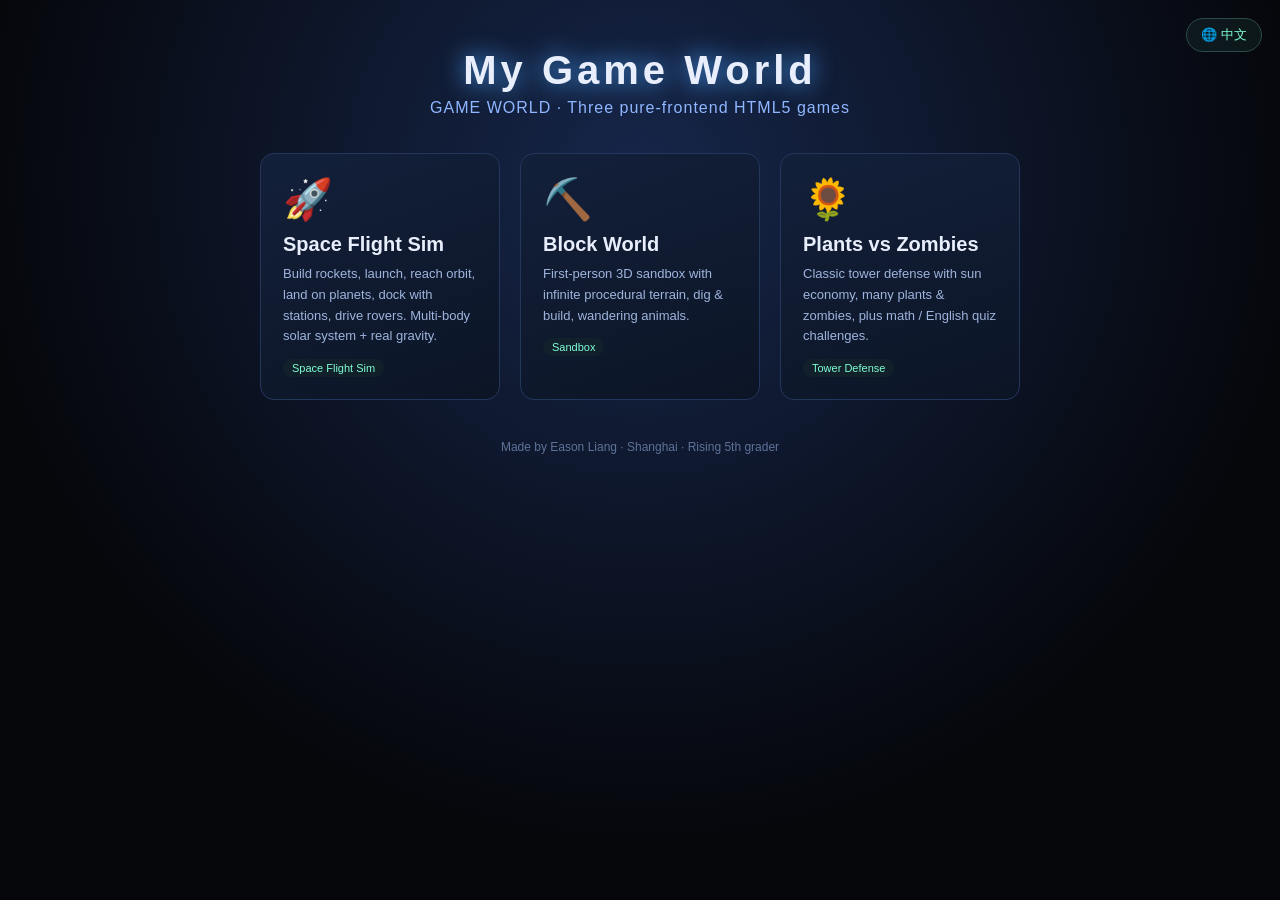
==== index.html @ 8d60c2e8 "refactor: organize games into games/ folder + bilingual data-driven landing page" ====
<!DOCTYPE html>
<html lang="zh-CN">
<head>
<meta charset="UTF-8">
<meta name="viewport" content="width=device-width, initial-scale=1.0">
<title>我的游戏世界 · Game World</title>
<style>
  * { margin:0; padding:0; box-sizing:border-box; }
  body { min-height:100vh; background:radial-gradient(circle at 50% 20%, #16264a 0%, #05060a 70%);
    font-family:'Microsoft YaHei','PingFang SC',sans-serif; color:#e8eefc;
    display:flex; flex-direction:column; align-items:center; padding:48px 16px; position:relative; }
  .lang-switch { position:absolute; top:18px; right:18px; cursor:pointer;
    background:rgba(20,40,40,.5); color:#7fffd4; border:1px solid #2c4a4a;
    padding:7px 14px; border-radius:20px; font-size:13px; user-select:none; transition:.15s; }
  .lang-switch:hover { border-color:#7fffd4; transform:translateY(-1px); }
  h1 { font-size:40px; letter-spacing:4px; text-shadow:0 0 24px #4aa3ff; margin-bottom:6px; }
  .sub { color:#8fb6ff; margin-bottom:36px; letter-spacing:1px; }
  .grid { display:flex; gap:20px; flex-wrap:wrap; justify-content:center; max-width:880px; }
  .card { width:240px; background:linear-gradient(160deg,#13203a,#0c1526);
    border:1px solid #25365c; border-radius:14px; padding:22px; text-decoration:none;
    color:#e8eefc; transition:transform .1s, border-color .1s; }
  .card:hover { transform:translateY(-4px); border-color:#5b8dff; }
  .card .ico { font-size:40px; margin-bottom:10px; }
  .card h2 { font-size:20px; margin-bottom:8px; }
  .card p { font-size:13px; color:#9fb4dd; line-height:1.6; }
  .tag { display:inline-block; margin-top:12px; font-size:11px; color:#7fffd4;
    background:rgba(20,40,40,.5); padding:3px 9px; border-radius:20px; }
  footer { margin-top:40px; font-size:12px; color:#5f7299; }
</style>
</head>
<body>
  <div class="lang-switch" id="langSwitch">🌐 EN</div>
  <h1 id="siteTitle">我的游戏世界</h1>
  <div class="sub" id="siteSub">GAME WORLD · 三个纯前端 HTML5 小游戏</div>
  <div class="grid" id="grid"></div>
  <footer id="siteFooter">Made by Eason Liang · 上海市 · 即将小学五年级</footer>

<script>
  // ===== 站点文案（中/英） =====
  const I18N = {
    zh: {
      title: '我的游戏世界',
      sub: 'GAME WORLD · 三个纯前端 HTML5 小游戏',
      footer: 'Made by Eason Liang · 上海市 · 即将小学五年级',
      switchTo: 'EN'
    },
    en: {
      title: 'My Game World',
      sub: 'GAME WORLD · Three pure-frontend HTML5 games',
      footer: 'Made by Eason Liang · Shanghai · Rising 5th grader',
      switchTo: '中文'
    }
  };

  // ===== 游戏列表（加新游戏只需在此加一条） =====
  const GAMES = [
    {
      folder: 'sfs', file: 'sfs.html', icon: '🚀',
      title: { zh: '航天模拟器', en: 'Space Flight Sim' },
      desc: {
        zh: '建造火箭、发射、入轨、登陆星球、对接空间站、驾驶漫游车。多体太阳系 + 真实引力。',
        en: 'Build rockets, launch, reach orbit, land on planets, dock with stations, drive rovers. Multi-body solar system + real gravity.'
      },
      tag: { zh: 'Space Flight Sim', en: 'Space Flight Sim' }
    },
    {
      folder: 'minecraft', file: 'minecraft.html', icon: '⛏️',
      title: { zh: '方块世界', en: 'Block World' },
      desc: {
        zh: '第一人称 3D 沙盒，无限程序化地形、挖掘建造、牛羊漫游。',
        en: 'First-person 3D sandbox with infinite procedural terrain, dig & build, wandering animals.'
      },
      tag: { zh: 'Sandbox', en: 'Sandbox' }
    },
    {
      folder: 'pvz', file: 'pvz.html', icon: '🌻',
      title: { zh: '植物大战僵尸', en: 'Plants vs Zombies' },
      desc: {
        zh: '经典塔防，阳光经济、多种植物与僵尸，还带数学 / 英语答题挑战。',
        en: 'Classic tower defense with sun economy, many plants & zombies, plus math / English quiz challenges.'
      },
      tag: { zh: 'Tower Defense', en: 'Tower Defense' }
    }
  ];

  // ===== 语言检测 + 切换 =====
  function detectLang() {
    const saved = localStorage.getItem('gw-lang');
    if (saved === 'zh' || saved === 'en') return saved;
    const nav = (navigator.language || 'zh').toLowerCase();
    return nav.startsWith('zh') ? 'zh' : 'en';
  }
  let lang = detectLang();

  function render() {
    const t = I18N[lang];
    document.documentElement.lang = lang === 'zh' ? 'zh-CN' : 'en';
    document.getElementById('siteTitle').textContent = t.title;
    document.getElementById('siteSub').textContent = t.sub;
    document.getElementById('siteFooter').textContent = t.footer;
    document.getElementById('langSwitch').textContent = '🌐 ' + t.switchTo;

    const grid = document.getElementById('grid');
    grid.innerHTML = '';
    GAMES.forEach(g => {
      const a = document.createElement('a');
      a.className = 'card';
      a.href = 'games/' + g.folder + '/' + g.file;
      a.innerHTML =
        '<div class="ico">' + g.icon + '</div>' +
        '<h2>' + g.title[lang] + '</h2>' +
        '<p>' + g.desc[lang] + '</p>' +
        '<span class="tag">' + g.tag[lang] + '</span>';
      grid.appendChild(a);
    });
  }

  document.getElementById('langSwitch').addEventListener('click', () => {
    lang = (lang === 'zh') ? 'en' : 'zh';
    localStorage.setItem('gw-lang', lang);
    render();
  });

  render();
</script>
</body>
</html>
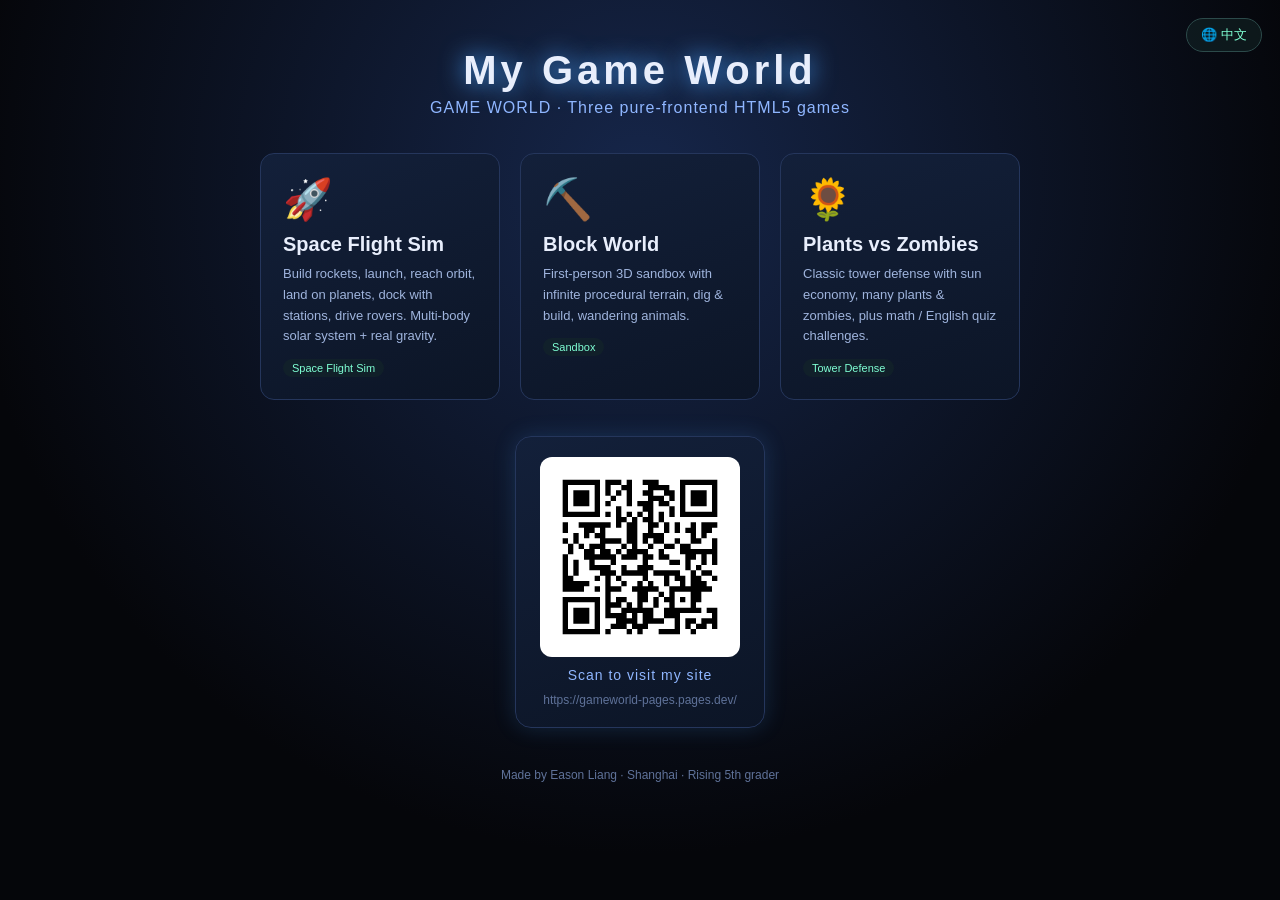
==== commit 5a15de10: "主页新增二维码卡片，扫码打开网站(gameworld-pages.pages.dev)" ====
--- a/index.html
+++ b/index.html
@@ -25,14 +25,27 @@
   .card p { font-size:13px; color:#9fb4dd; line-height:1.6; }
   .tag { display:inline-block; margin-top:12px; font-size:11px; color:#7fffd4;
     background:rgba(20,40,40,.5); padding:3px 9px; border-radius:20px; }
+  .qr-box { margin-top:36px; display:flex; flex-direction:column; align-items:center; gap:10px;
+    background:linear-gradient(160deg,#13203a,#0c1526); border:1px solid #25365c;
+    border-radius:16px; padding:20px 24px; box-shadow:0 0 22px rgba(74,163,255,.18); }
+  .qr-code { background:#fff; padding:12px; border-radius:12px; line-height:0; }
+  .qr-code svg { display:block; width:176px; height:176px; }
+  .qr-tip { font-size:14px; color:#8fb6ff; letter-spacing:1px; }
+  .qr-url { font-size:12px; color:#5f7299; word-break:break-all; max-width:240px; text-align:center; }
   footer { margin-top:40px; font-size:12px; color:#5f7299; }
-</style>
+  </style>
+  <script src="assets/qrcode.min.js"></script>
 </head>
 <body>
   <div class="lang-switch" id="langSwitch">🌐 EN</div>
   <h1 id="siteTitle">我的游戏世界</h1>
   <div class="sub" id="siteSub">GAME WORLD · 三个纯前端 HTML5 小游戏</div>
   <div class="grid" id="grid"></div>
+  <div class="qr-box">
+    <div class="qr-code" id="qrCode"></div>
+    <div class="qr-tip" id="qrTip">扫码访问我的网站</div>
+    <div class="qr-url" id="qrUrl"></div>
+  </div>
   <footer id="siteFooter">Made by Eason Liang · 上海市 · 即将小学五年级</footer>
 
 <script>
@@ -42,15 +55,33 @@
       title: '我的游戏世界',
       sub: 'GAME WORLD · 三个纯前端 HTML5 小游戏',
       footer: 'Made by Eason Liang · 上海市 · 即将小学五年级',
-      switchTo: 'EN'
+      switchTo: 'EN',
+      qrTip: '扫码访问我的网站'
     },
     en: {
       title: 'My Game World',
       sub: 'GAME WORLD · Three pure-frontend HTML5 games',
       footer: 'Made by Eason Liang · Shanghai · Rising 5th grader',
-      switchTo: '中文'
+      switchTo: '中文',
+      qrTip: 'Scan to visit my site'
     }
   };
+
+  // ===== 站点地址（二维码扫码后打开的网址，改这里即可） =====
+  const SITE_URL = 'https://gameworld-pages.pages.dev/';
+
+  // ===== 生成二维码（纯本地生成，无需联网） =====
+  (function renderQR() {
+    try {
+      const qr = qrcode(0, 'M');
+      qr.addData(SITE_URL);
+      qr.make();
+      document.getElementById('qrCode').innerHTML = qr.createSvgTag(4, 8);
+      document.getElementById('qrUrl').textContent = SITE_URL;
+    } catch (e) {
+      document.getElementById('qrCode').textContent = 'QR 生成失败';
+    }
+  })();
 
   // ===== 游戏列表（加新游戏只需在此加一条） =====
   const GAMES = [
@@ -99,6 +130,7 @@
     document.getElementById('siteSub').textContent = t.sub;
     document.getElementById('siteFooter').textContent = t.footer;
     document.getElementById('langSwitch').textContent = '🌐 ' + t.switchTo;
+    document.getElementById('qrTip').textContent = t.qrTip;
 
     const grid = document.getElementById('grid');
     grid.innerHTML = '';
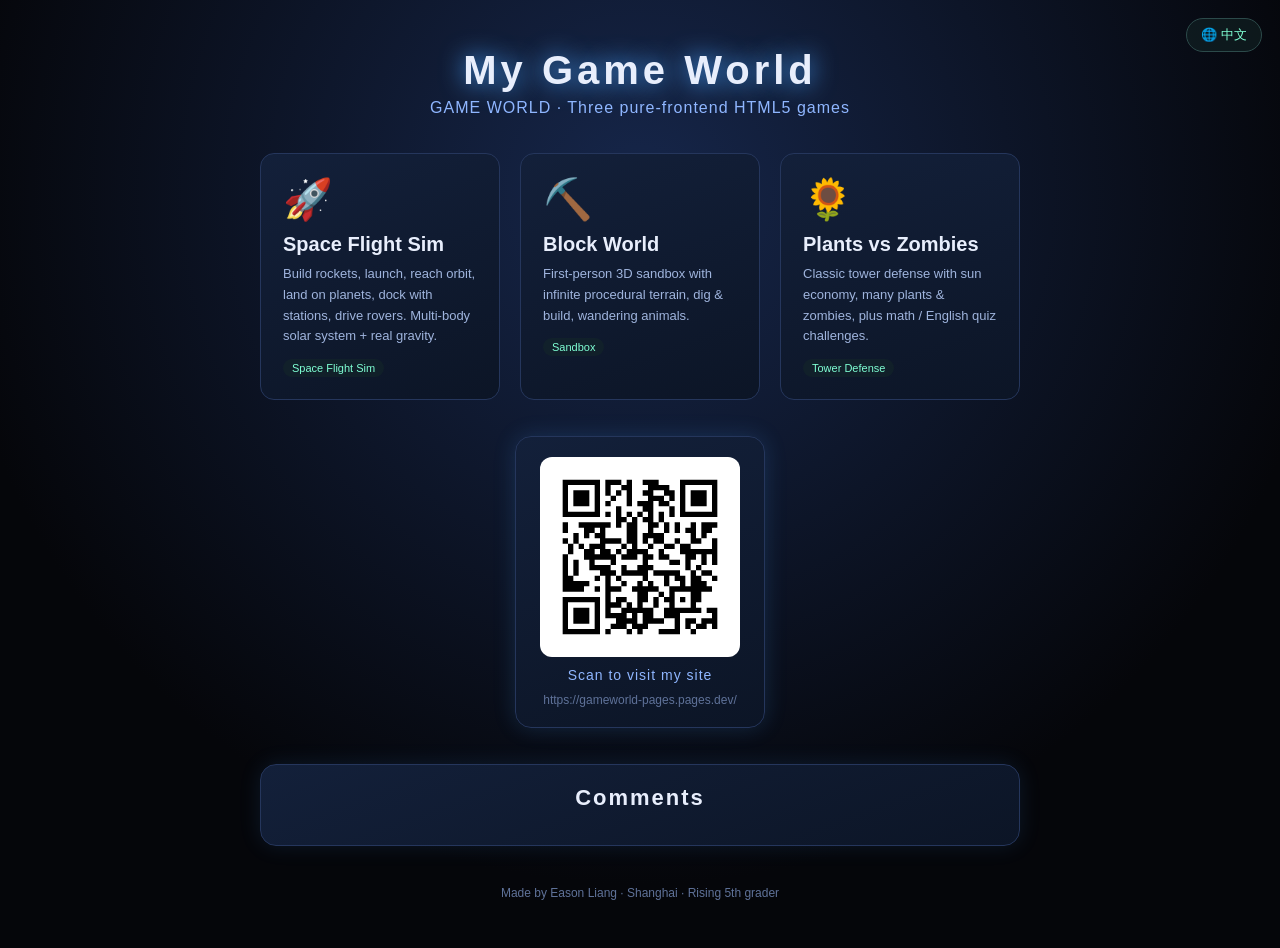
==== commit b0561a5e: "主页新增 Giscus 留言板，集中收集用户评论" ====
--- a/index.html
+++ b/index.html
@@ -32,6 +32,9 @@
   .qr-code svg { display:block; width:176px; height:176px; }
   .qr-tip { font-size:14px; color:#8fb6ff; letter-spacing:1px; }
   .qr-url { font-size:12px; color:#5f7299; word-break:break-all; max-width:240px; text-align:center; }
+  .comments { margin-top:36px; width:100%; max-width:760px; background:linear-gradient(160deg,#13203a,#0c1526);
+    border:1px solid #25365c; border-radius:16px; padding:20px 22px; box-shadow:0 0 22px rgba(74,163,255,.12); }
+  .comments-title { font-size:22px; margin-bottom:14px; color:#e8eefc; text-align:center; letter-spacing:2px; }
   footer { margin-top:40px; font-size:12px; color:#5f7299; }
   </style>
   <script src="assets/qrcode.min.js"></script>
@@ -46,6 +49,25 @@
     <div class="qr-tip" id="qrTip">扫码访问我的网站</div>
     <div class="qr-url" id="qrUrl"></div>
   </div>
+  <section class="comments">
+    <h2 class="comments-title" id="commentsTitle">留言板</h2>
+    <script src="https://giscus.app/client.js"
+      data-repo="realeasonliang/gameworld"
+      data-repo-id="R_kgDOTXN0QQ"
+      data-category="General"
+      data-category-id="DIC_kwDOTXN0Qc4DBfmP"
+      data-mapping="pathname"
+      data-strict="0"
+      data-reactions-enabled="1"
+      data-emit-metadata="0"
+      data-input-position="bottom"
+      data-theme="transparent_dark"
+      data-lang="zh-CN"
+      data-loading="lazy"
+      crossorigin="anonymous"
+      async>
+    </script>
+  </section>
   <footer id="siteFooter">Made by Eason Liang · 上海市 · 即将小学五年级</footer>
 
 <script>
@@ -56,14 +78,16 @@
       sub: 'GAME WORLD · 三个纯前端 HTML5 小游戏',
       footer: 'Made by Eason Liang · 上海市 · 即将小学五年级',
       switchTo: 'EN',
-      qrTip: '扫码访问我的网站'
+      qrTip: '扫码访问我的网站',
+      commentsTitle: '留言板'
     },
     en: {
       title: 'My Game World',
       sub: 'GAME WORLD · Three pure-frontend HTML5 games',
       footer: 'Made by Eason Liang · Shanghai · Rising 5th grader',
       switchTo: '中文',
-      qrTip: 'Scan to visit my site'
+      qrTip: 'Scan to visit my site',
+      commentsTitle: 'Comments'
     }
   };
 
@@ -131,6 +155,7 @@
     document.getElementById('siteFooter').textContent = t.footer;
     document.getElementById('langSwitch').textContent = '🌐 ' + t.switchTo;
     document.getElementById('qrTip').textContent = t.qrTip;
+    document.getElementById('commentsTitle').textContent = t.commentsTitle;
 
     const grid = document.getElementById('grid');
     grid.innerHTML = '';
@@ -147,11 +172,22 @@
     });
   }
 
+  function syncGiscus() {
+    const f = document.querySelector('iframe.giscus-frame');
+    if (f && f.contentWindow) {
+      f.contentWindow.postMessage(
+        { giscus: { setConfig: { theme: 'transparent_dark', lang: (lang === 'zh' ? 'zh-CN' : 'en') } } },
+        'https://giscus.app'
+      );
+    }
+  }
   document.getElementById('langSwitch').addEventListener('click', () => {
     lang = (lang === 'zh') ? 'en' : 'zh';
     localStorage.setItem('gw-lang', lang);
     render();
+    setTimeout(syncGiscus, 300);
   });
+  window.addEventListener('load', () => setTimeout(syncGiscus, 1500));
 
   render();
 </script>
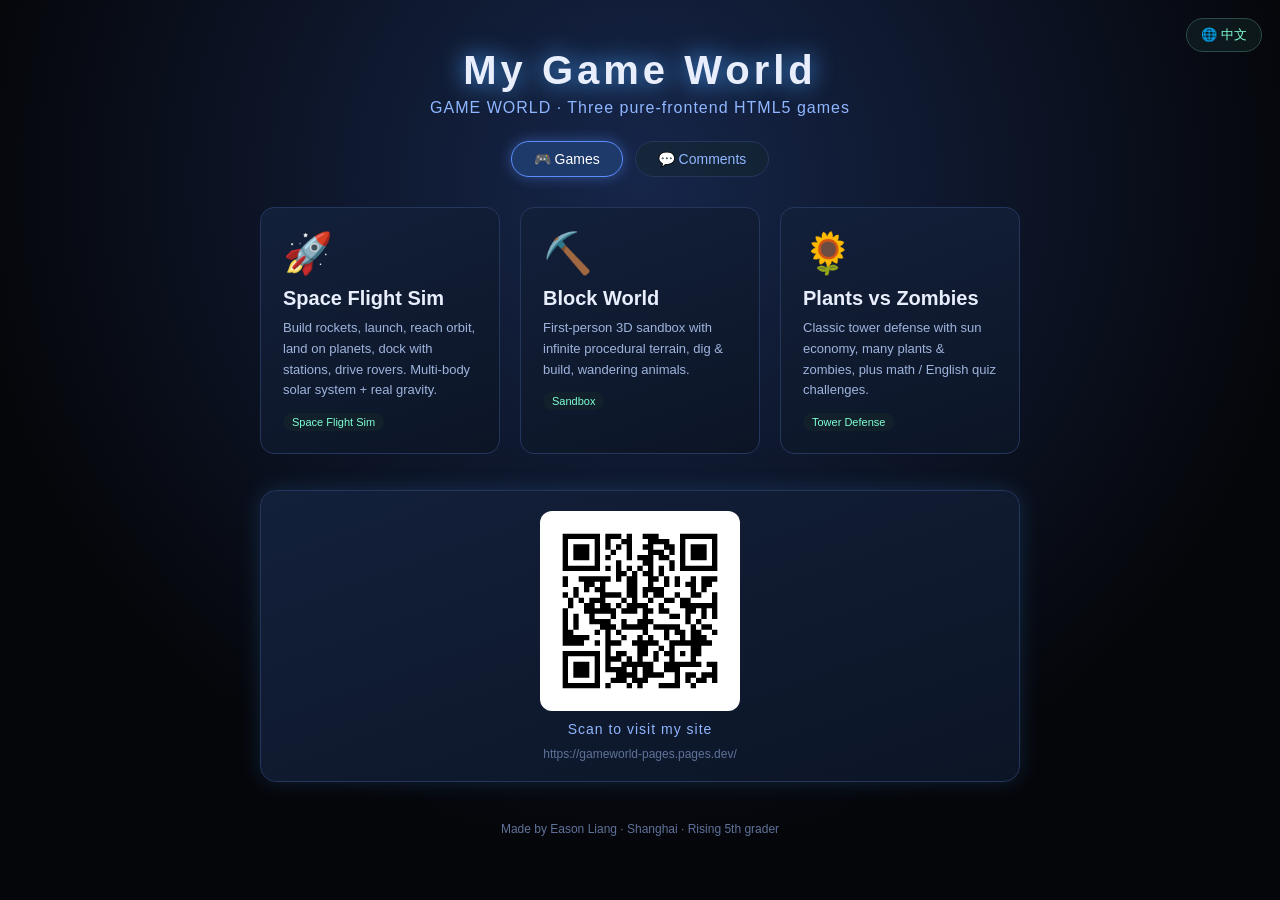
==== commit b91bee72: "留言板改为顶部页签切换，不再埋在底部" ====
--- a/index.html
+++ b/index.html
@@ -14,7 +14,12 @@
     padding:7px 14px; border-radius:20px; font-size:13px; user-select:none; transition:.15s; }
   .lang-switch:hover { border-color:#7fffd4; transform:translateY(-1px); }
   h1 { font-size:40px; letter-spacing:4px; text-shadow:0 0 24px #4aa3ff; margin-bottom:6px; }
-  .sub { color:#8fb6ff; margin-bottom:36px; letter-spacing:1px; }
+  .sub { color:#8fb6ff; margin-bottom:24px; letter-spacing:1px; }
+  .tabs { display:flex; gap:12px; justify-content:center; margin-bottom:30px; }
+  .tab { cursor:pointer; padding:9px 22px; border-radius:24px; border:1px solid #25365c;
+    background:rgba(20,40,40,.4); color:#8fb6ff; font-size:14px; user-select:none; transition:.15s; }
+  .tab:hover { border-color:#5b8dff; color:#cfe0ff; }
+  .tab.active { background:#1d3a6b; color:#fff; border-color:#5b8dff; box-shadow:0 0 14px rgba(91,141,255,.45); }
   .grid { display:flex; gap:20px; flex-wrap:wrap; justify-content:center; max-width:880px; }
   .card { width:240px; background:linear-gradient(160deg,#13203a,#0c1526);
     border:1px solid #25365c; border-radius:14px; padding:22px; text-decoration:none;
@@ -43,13 +48,19 @@
   <div class="lang-switch" id="langSwitch">🌐 EN</div>
   <h1 id="siteTitle">我的游戏世界</h1>
   <div class="sub" id="siteSub">GAME WORLD · 三个纯前端 HTML5 小游戏</div>
-  <div class="grid" id="grid"></div>
-  <div class="qr-box">
-    <div class="qr-code" id="qrCode"></div>
-    <div class="qr-tip" id="qrTip">扫码访问我的网站</div>
-    <div class="qr-url" id="qrUrl"></div>
+    <div class="tabs">
+      <div class="tab active" id="tabHome" data-tab="home">🎮 游戏</div>
+      <div class="tab" id="tabComments" data-tab="comments">💬 留言板</div>
+    </div>
+  <div id="panelHome">
+    <div class="grid" id="grid"></div>
+    <div class="qr-box">
+      <div class="qr-code" id="qrCode"></div>
+      <div class="qr-tip" id="qrTip">扫码访问我的网站</div>
+      <div class="qr-url" id="qrUrl"></div>
+    </div>
   </div>
-  <section class="comments">
+  <section class="comments" id="panelComments" style="display:none">
     <h2 class="comments-title" id="commentsTitle">留言板</h2>
     <script src="https://giscus.app/client.js"
       data-repo="realeasonliang/gameworld"
@@ -63,7 +74,6 @@
       data-input-position="bottom"
       data-theme="transparent_dark"
       data-lang="zh-CN"
-      data-loading="lazy"
       crossorigin="anonymous"
       async>
     </script>
@@ -79,7 +89,9 @@
       footer: 'Made by Eason Liang · 上海市 · 即将小学五年级',
       switchTo: 'EN',
       qrTip: '扫码访问我的网站',
-      commentsTitle: '留言板'
+      commentsTitle: '留言板',
+      tabHome: '🎮 游戏',
+      tabComments: '💬 留言板'
     },
     en: {
       title: 'My Game World',
@@ -87,7 +99,9 @@
       footer: 'Made by Eason Liang · Shanghai · Rising 5th grader',
       switchTo: '中文',
       qrTip: 'Scan to visit my site',
-      commentsTitle: 'Comments'
+      commentsTitle: 'Comments',
+      tabHome: '🎮 Games',
+      tabComments: '💬 Comments'
     }
   };
 
@@ -156,6 +170,8 @@
     document.getElementById('langSwitch').textContent = '🌐 ' + t.switchTo;
     document.getElementById('qrTip').textContent = t.qrTip;
     document.getElementById('commentsTitle').textContent = t.commentsTitle;
+    document.getElementById('tabHome').textContent = t.tabHome;
+    document.getElementById('tabComments').textContent = t.tabComments;
 
     const grid = document.getElementById('grid');
     grid.innerHTML = '';
@@ -189,6 +205,18 @@
   });
   window.addEventListener('load', () => setTimeout(syncGiscus, 1500));
 
+  // ===== 顶部页签切换（游戏 / 留言板） =====
+  function showTab(tab) {
+    const isHome = (tab === 'home');
+    document.getElementById('panelHome').style.display = isHome ? '' : 'none';
+    document.getElementById('panelComments').style.display = isHome ? 'none' : '';
+    document.getElementById('tabHome').classList.toggle('active', isHome);
+    document.getElementById('tabComments').classList.toggle('active', !isHome);
+    if (!isHome) setTimeout(syncGiscus, 300);
+  }
+  document.getElementById('tabHome').addEventListener('click', () => showTab('home'));
+  document.getElementById('tabComments').addEventListener('click', () => showTab('comments'));
+
   render();
 </script>
 </body>
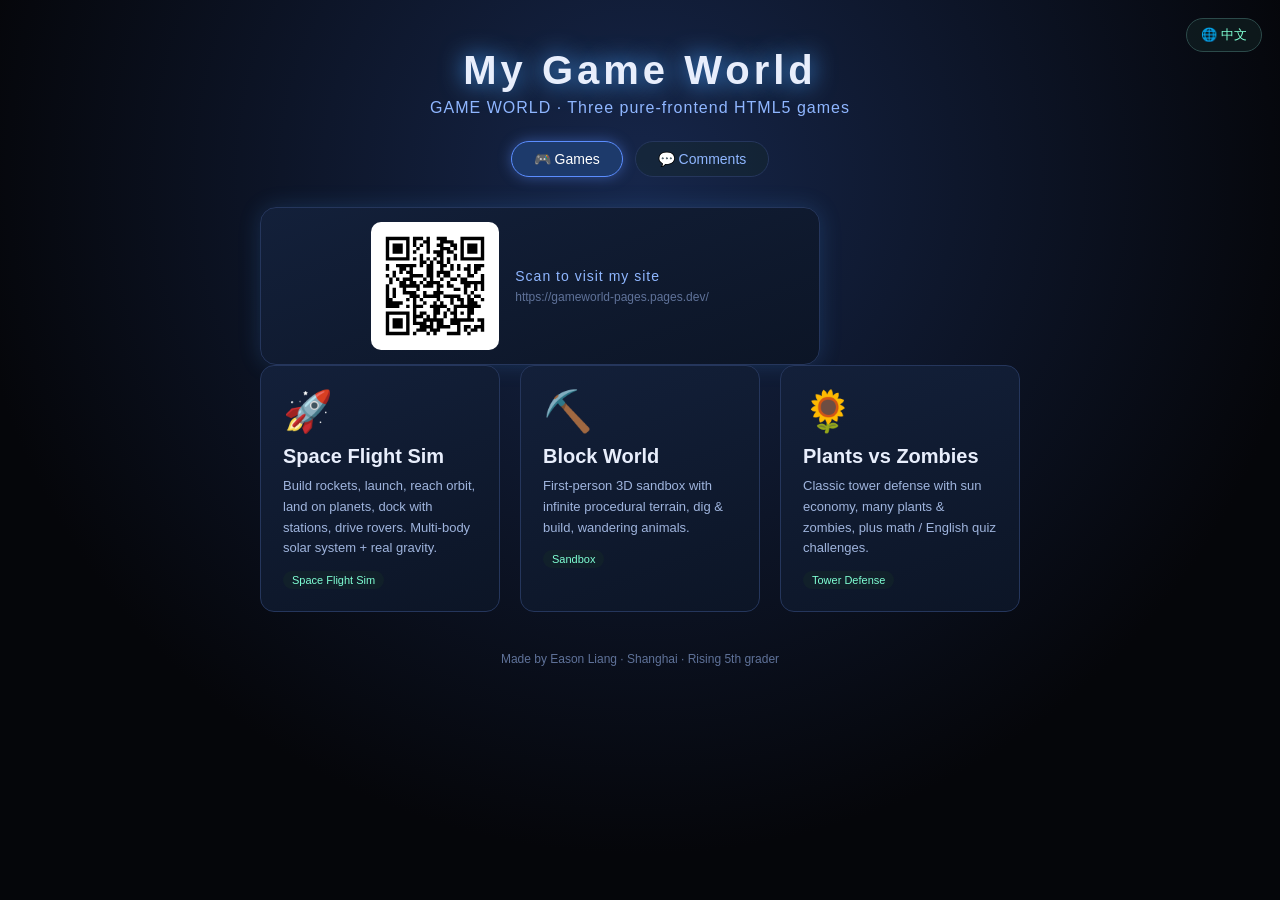
==== commit 45fe7246: "二维码缩小并移到首屏（游戏页签顶部）" ====
--- a/index.html
+++ b/index.html
@@ -30,13 +30,14 @@
   .card p { font-size:13px; color:#9fb4dd; line-height:1.6; }
   .tag { display:inline-block; margin-top:12px; font-size:11px; color:#7fffd4;
     background:rgba(20,40,40,.5); padding:3px 9px; border-radius:20px; }
-  .qr-box { margin-top:36px; display:flex; flex-direction:column; align-items:center; gap:10px;
+  .qr-box { margin-top:0; display:flex; align-items:center; flex-wrap:wrap; justify-content:center; gap:16px;
     background:linear-gradient(160deg,#13203a,#0c1526); border:1px solid #25365c;
-    border-radius:16px; padding:20px 24px; box-shadow:0 0 22px rgba(74,163,255,.18); }
-  .qr-code { background:#fff; padding:12px; border-radius:12px; line-height:0; }
-  .qr-code svg { display:block; width:176px; height:176px; }
+    border-radius:16px; padding:14px 20px; box-shadow:0 0 22px rgba(74,163,255,.18); max-width:560px; }
+  .qr-code { background:#fff; padding:8px; border-radius:10px; line-height:0; flex:0 0 auto; }
+  .qr-code svg { display:block; width:112px; height:112px; }
+  .qr-text { display:flex; flex-direction:column; gap:6px; text-align:left; }
   .qr-tip { font-size:14px; color:#8fb6ff; letter-spacing:1px; }
-  .qr-url { font-size:12px; color:#5f7299; word-break:break-all; max-width:240px; text-align:center; }
+  .qr-url { font-size:12px; color:#5f7299; word-break:break-all; max-width:260px; }
   .comments { margin-top:36px; width:100%; max-width:760px; background:linear-gradient(160deg,#13203a,#0c1526);
     border:1px solid #25365c; border-radius:16px; padding:20px 22px; box-shadow:0 0 22px rgba(74,163,255,.12); }
   .comments-title { font-size:22px; margin-bottom:14px; color:#e8eefc; text-align:center; letter-spacing:2px; }
@@ -53,12 +54,14 @@
       <div class="tab" id="tabComments" data-tab="comments">💬 留言板</div>
     </div>
   <div id="panelHome">
-    <div class="grid" id="grid"></div>
     <div class="qr-box">
       <div class="qr-code" id="qrCode"></div>
-      <div class="qr-tip" id="qrTip">扫码访问我的网站</div>
-      <div class="qr-url" id="qrUrl"></div>
+      <div class="qr-text">
+        <div class="qr-tip" id="qrTip">扫码访问我的网站</div>
+        <div class="qr-url" id="qrUrl"></div>
+      </div>
     </div>
+    <div class="grid" id="grid"></div>
   </div>
   <section class="comments" id="panelComments" style="display:none">
     <h2 class="comments-title" id="commentsTitle">留言板</h2>
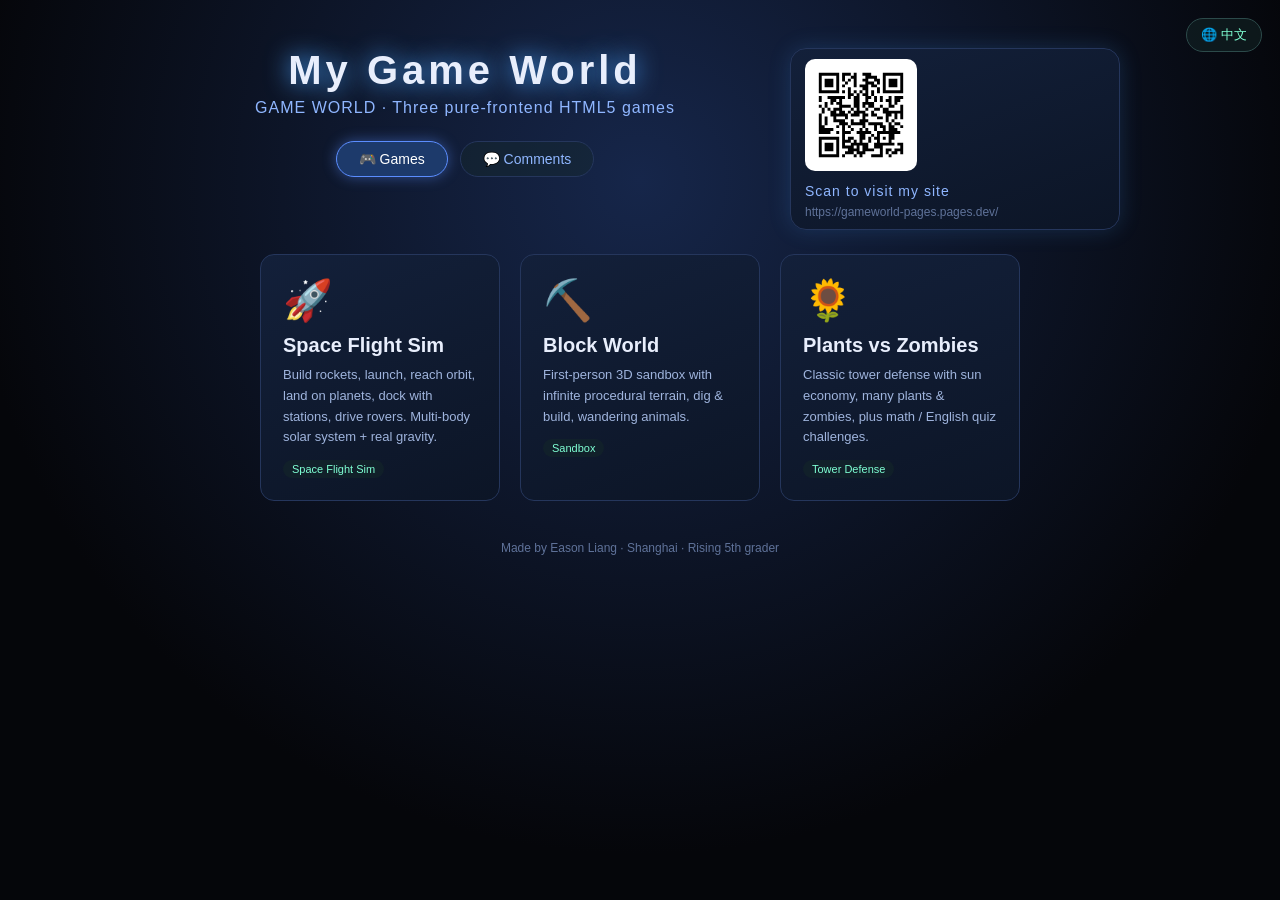
==== commit 4544a3f7: "二维码移到页面右上角，响应式适配移动端" ====
--- a/index.html
+++ b/index.html
@@ -20,6 +20,8 @@
     background:rgba(20,40,40,.4); color:#8fb6ff; font-size:14px; user-select:none; transition:.15s; }
   .tab:hover { border-color:#5b8dff; color:#cfe0ff; }
   .tab.active { background:#1d3a6b; color:#fff; border-color:#5b8dff; box-shadow:0 0 14px rgba(91,141,255,.45); }
+  .site-header { width:100%; max-width:960px; display:flex; flex-wrap:wrap; justify-content:space-between; align-items:flex-start; gap:20px; margin:0 auto 24px; }
+  .site-brand { flex:1 1 300px; text-align:center; }
   .grid { display:flex; gap:20px; flex-wrap:wrap; justify-content:center; max-width:880px; }
   .card { width:240px; background:linear-gradient(160deg,#13203a,#0c1526);
     border:1px solid #25365c; border-radius:14px; padding:22px; text-decoration:none;
@@ -30,9 +32,9 @@
   .card p { font-size:13px; color:#9fb4dd; line-height:1.6; }
   .tag { display:inline-block; margin-top:12px; font-size:11px; color:#7fffd4;
     background:rgba(20,40,40,.5); padding:3px 9px; border-radius:20px; }
-  .qr-box { margin-top:0; display:flex; align-items:center; flex-wrap:wrap; justify-content:center; gap:16px;
+  .qr-box { margin-top:0; display:flex; align-items:center; flex-wrap:wrap; justify-content:flex-start; gap:14px;
     background:linear-gradient(160deg,#13203a,#0c1526); border:1px solid #25365c;
-    border-radius:16px; padding:14px 20px; box-shadow:0 0 22px rgba(74,163,255,.18); max-width:560px; }
+    border-radius:16px; padding:12px 16px; box-shadow:0 0 22px rgba(74,163,255,.18); max-width:360px; }
   .qr-code { background:#fff; padding:8px; border-radius:10px; line-height:0; flex:0 0 auto; }
   .qr-code svg { display:block; width:112px; height:112px; }
   .qr-text { display:flex; flex-direction:column; gap:6px; text-align:left; }
@@ -42,18 +44,28 @@
     border:1px solid #25365c; border-radius:16px; padding:20px 22px; box-shadow:0 0 22px rgba(74,163,255,.12); }
   .comments-title { font-size:22px; margin-bottom:14px; color:#e8eefc; text-align:center; letter-spacing:2px; }
   footer { margin-top:40px; font-size:12px; color:#5f7299; }
+  @media (min-width: 768px) {
+    .qr-box { padding:10px 14px; gap:12px; max-width:330px; }
+    .qr-code svg { width:96px; height:96px; }
+  }
+  @media (max-width: 640px) {
+    .site-header { justify-content:center; }
+    .qr-box { justify-content:center; width:100%; max-width:560px; }
+  }
   </style>
   <script src="assets/qrcode.min.js"></script>
 </head>
 <body>
   <div class="lang-switch" id="langSwitch">🌐 EN</div>
-  <h1 id="siteTitle">我的游戏世界</h1>
-  <div class="sub" id="siteSub">GAME WORLD · 三个纯前端 HTML5 小游戏</div>
-    <div class="tabs">
-      <div class="tab active" id="tabHome" data-tab="home">🎮 游戏</div>
-      <div class="tab" id="tabComments" data-tab="comments">💬 留言板</div>
+  <header class="site-header">
+    <div class="site-brand">
+      <h1 id="siteTitle">我的游戏世界</h1>
+      <div class="sub" id="siteSub">GAME WORLD · 三个纯前端 HTML5 小游戏</div>
+      <div class="tabs">
+        <div class="tab active" id="tabHome" data-tab="home">🎮 游戏</div>
+        <div class="tab" id="tabComments" data-tab="comments">💬 留言板</div>
+      </div>
     </div>
-  <div id="panelHome">
     <div class="qr-box">
       <div class="qr-code" id="qrCode"></div>
       <div class="qr-text">
@@ -61,6 +73,8 @@
         <div class="qr-url" id="qrUrl"></div>
       </div>
     </div>
+  </header>
+  <div id="panelHome">
     <div class="grid" id="grid"></div>
   </div>
   <section class="comments" id="panelComments" style="display:none">
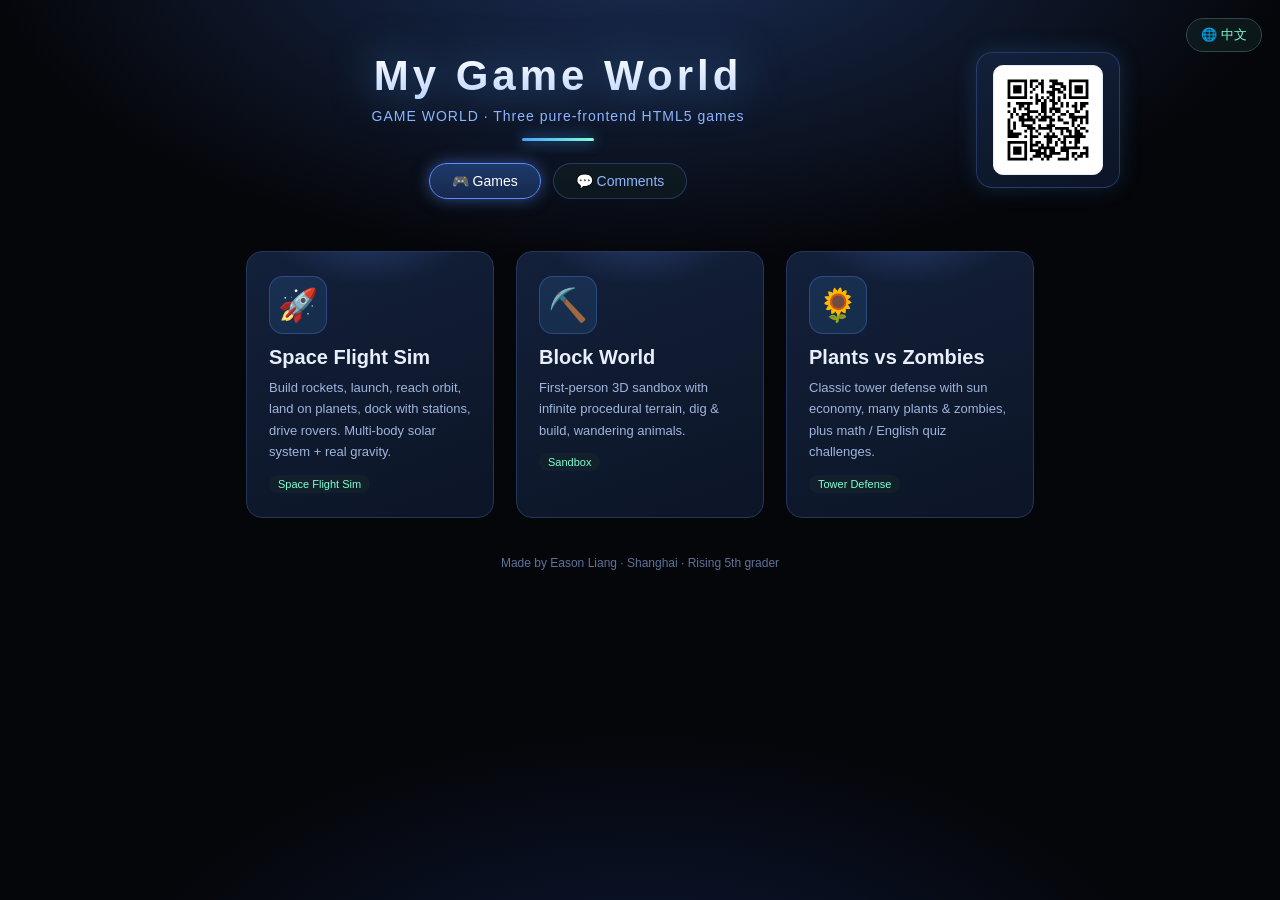
==== commit 210a3684: "首页视觉重设计；二维码自适应紧凑并移到右上角，仅保留二维码+悬浮提示" ====
--- a/index.html
+++ b/index.html
@@ -6,51 +6,76 @@
 <title>我的游戏世界 · Game World</title>
 <style>
   * { margin:0; padding:0; box-sizing:border-box; }
-  body { min-height:100vh; background:radial-gradient(circle at 50% 20%, #16264a 0%, #05060a 70%);
-    font-family:'Microsoft YaHei','PingFang SC',sans-serif; color:#e8eefc;
-    display:flex; flex-direction:column; align-items:center; padding:48px 16px; position:relative; }
+  :root {
+    --bg:#05060a; --panel1:#13203a; --panel2:#0c1526;
+    --blue:#4aa3ff; --blue2:#5b8dff; --teal:#7fffd4;
+    --text:#e8eefc; --muted:#8fb6ff; --muted2:#9fb4dd; --faint:#5f7299;
+    --line:rgba(91,141,255,.28);
+  }
+  body { min-height:100vh;
+    background:
+      radial-gradient(1100px 560px at 50% -8%, #1b2f57 0%, transparent 60%),
+      radial-gradient(900px 520px at 50% 116%, #0c1a3a 0%, transparent 60%),
+      var(--bg);
+    font-family:'Microsoft YaHei','PingFang SC',sans-serif; color:var(--text);
+    display:flex; flex-direction:column; align-items:center; padding:52px 16px 40px; position:relative; }
   .lang-switch { position:absolute; top:18px; right:18px; cursor:pointer;
-    background:rgba(20,40,40,.5); color:#7fffd4; border:1px solid #2c4a4a;
-    padding:7px 14px; border-radius:20px; font-size:13px; user-select:none; transition:.15s; }
-  .lang-switch:hover { border-color:#7fffd4; transform:translateY(-1px); }
-  h1 { font-size:40px; letter-spacing:4px; text-shadow:0 0 24px #4aa3ff; margin-bottom:6px; }
-  .sub { color:#8fb6ff; margin-bottom:24px; letter-spacing:1px; }
-  .tabs { display:flex; gap:12px; justify-content:center; margin-bottom:30px; }
-  .tab { cursor:pointer; padding:9px 22px; border-radius:24px; border:1px solid #25365c;
-    background:rgba(20,40,40,.4); color:#8fb6ff; font-size:14px; user-select:none; transition:.15s; }
-  .tab:hover { border-color:#5b8dff; color:#cfe0ff; }
-  .tab.active { background:#1d3a6b; color:#fff; border-color:#5b8dff; box-shadow:0 0 14px rgba(91,141,255,.45); }
-  .site-header { width:100%; max-width:960px; display:flex; flex-wrap:wrap; justify-content:space-between; align-items:flex-start; gap:20px; margin:0 auto 24px; }
-  .site-brand { flex:1 1 300px; text-align:center; }
-  .grid { display:flex; gap:20px; flex-wrap:wrap; justify-content:center; max-width:880px; }
-  .card { width:240px; background:linear-gradient(160deg,#13203a,#0c1526);
-    border:1px solid #25365c; border-radius:14px; padding:22px; text-decoration:none;
-    color:#e8eefc; transition:transform .1s, border-color .1s; }
-  .card:hover { transform:translateY(-4px); border-color:#5b8dff; }
-  .card .ico { font-size:40px; margin-bottom:10px; }
-  .card h2 { font-size:20px; margin-bottom:8px; }
-  .card p { font-size:13px; color:#9fb4dd; line-height:1.6; }
-  .tag { display:inline-block; margin-top:12px; font-size:11px; color:#7fffd4;
+    background:rgba(20,40,40,.5); color:var(--teal); border:1px solid #2c4a4a;
+    padding:7px 14px; border-radius:20px; font-size:13px; user-select:none; transition:.15s; backdrop-filter:blur(4px); }
+  .lang-switch:hover { border-color:var(--teal); transform:translateY(-1px); }
+  h1 { font-size:42px; letter-spacing:4px; margin-bottom:8px;
+    background:linear-gradient(180deg,#ffffff 0%, #bcd4ff 100%);
+    -webkit-background-clip:text; background-clip:text; color:transparent;
+    filter:drop-shadow(0 0 22px rgba(74,163,255,.55)); }
+  .sub { color:var(--muted); margin-bottom:14px; letter-spacing:1px; font-size:14px; }
+  .accent-line { width:72px; height:3px; margin:0 auto 22px; border-radius:3px;
+    background:linear-gradient(90deg,var(--blue),var(--teal)); box-shadow:0 0 14px var(--blue); }
+  .tabs { display:flex; gap:12px; justify-content:center; margin-bottom:26px; }
+  .tab { cursor:pointer; padding:9px 22px; border-radius:24px; border:1px solid var(--line);
+    background:rgba(20,40,40,.35); color:var(--muted); font-size:14px; user-select:none; transition:.18s; }
+  .tab:hover { border-color:var(--blue2); color:#cfe0ff; }
+  .tab.active { background:linear-gradient(180deg,#1d3a6b,#16294d); color:#fff; border-color:var(--blue2);
+    box-shadow:0 0 16px rgba(91,141,255,.5); }
+  .site-header { width:100%; max-width:960px; display:flex; flex-wrap:wrap; justify-content:space-between; align-items:flex-start; gap:20px; margin:0 auto 26px; }
+  .site-brand { flex:1 1 320px; text-align:center; }
+  .grid { display:flex; gap:22px; flex-wrap:wrap; justify-content:center; max-width:900px; }
+  .card { position:relative; overflow:hidden; width:248px; background:linear-gradient(160deg,var(--panel1),var(--panel2));
+    border:1px solid #25365c; border-radius:16px; padding:24px 22px; text-decoration:none;
+    color:var(--text); transition:transform .14s ease, border-color .14s ease, box-shadow .14s ease; }
+  .card::before { content:''; position:absolute; left:0; right:0; top:0; height:96px;
+    background:radial-gradient(140px 70px at 50% -16px, rgba(91,141,255,.22), transparent 70%); pointer-events:none; }
+  .card:hover { transform:translateY(-6px); border-color:var(--blue2); box-shadow:0 12px 30px rgba(0,0,0,.35), 0 0 22px rgba(91,141,255,.25); }
+  .card .ico { position:relative; display:inline-flex; align-items:center; justify-content:center;
+    width:58px; height:58px; font-size:32px; margin-bottom:12px; border-radius:14px;
+    background:rgba(74,163,255,.12); border:1px solid rgba(91,141,255,.3); }
+  .card h2 { position:relative; font-size:20px; margin-bottom:8px; }
+  .card p { position:relative; font-size:13px; color:var(--muted2); line-height:1.65; }
+  .tag { position:relative; display:inline-block; margin-top:12px; font-size:11px; color:var(--teal);
     background:rgba(20,40,40,.5); padding:3px 9px; border-radius:20px; }
-  .qr-box { margin-top:0; display:flex; align-items:center; flex-wrap:wrap; justify-content:flex-start; gap:14px;
-    background:linear-gradient(160deg,#13203a,#0c1526); border:1px solid #25365c;
-    border-radius:16px; padding:12px 16px; box-shadow:0 0 22px rgba(74,163,255,.18); max-width:360px; }
-  .qr-code { background:#fff; padding:8px; border-radius:10px; line-height:0; flex:0 0 auto; }
-  .qr-code svg { display:block; width:112px; height:112px; }
-  .qr-text { display:flex; flex-direction:column; gap:6px; text-align:left; }
-  .qr-tip { font-size:14px; color:#8fb6ff; letter-spacing:1px; }
-  .qr-url { font-size:12px; color:#5f7299; word-break:break-all; max-width:260px; }
-  .comments { margin-top:36px; width:100%; max-width:760px; background:linear-gradient(160deg,#13203a,#0c1526);
-    border:1px solid #25365c; border-radius:16px; padding:20px 22px; box-shadow:0 0 22px rgba(74,163,255,.12); }
-  .comments-title { font-size:22px; margin-bottom:14px; color:#e8eefc; text-align:center; letter-spacing:2px; }
-  footer { margin-top:40px; font-size:12px; color:#5f7299; }
-  @media (min-width: 768px) {
-    .qr-box { padding:10px 14px; gap:12px; max-width:330px; }
-    .qr-code svg { width:96px; height:96px; }
-  }
-  @media (max-width: 640px) {
+  .qr-box { position:relative; margin-top:0; display:inline-flex; align-items:center; justify-content:center;
+    background:linear-gradient(160deg,var(--panel1),var(--panel2)); border:1px solid var(--line);
+    border-radius:16px; padding:10px; box-shadow:0 0 22px rgba(74,163,255,.18); width:fit-content; }
+  .qr-code { background:#fff; padding:8px; border-radius:10px; line-height:0; flex:0 0 auto; border:1px solid #e6ecf7; }
+  .qr-code svg { display:block; width:92px; height:92px; }
+  .qr-tooltip { position:absolute; top:calc(100% + 8px); left:50%; transform:translateX(-50%) translateY(4px);
+    background:rgba(10,18,36,.96); color:var(--teal); font-size:12px; letter-spacing:.5px; font-weight:600;
+    padding:6px 12px; border-radius:8px; border:1px solid var(--line); white-space:nowrap;
+    opacity:0; pointer-events:none; transition:opacity .18s ease, transform .18s ease; z-index:5;
+    box-shadow:0 6px 18px rgba(0,0,0,.35); }
+  .qr-tooltip::before { content:''; position:absolute; bottom:100%; left:50%; transform:translateX(-50%);
+    border:5px solid transparent; border-bottom-color:rgba(10,18,36,.96); }
+  .qr-box:hover .qr-tooltip { opacity:1; transform:translateX(-50%) translateY(0); }
+  .comments { margin-top:30px; width:100%; max-width:760px; background:linear-gradient(160deg,var(--panel1),var(--panel2));
+    border:1px solid #25365c; border-radius:16px; padding:22px 24px; box-shadow:0 0 22px rgba(74,163,255,.12); }
+  .comments-title { font-size:22px; margin-bottom:14px; color:var(--text); text-align:center; letter-spacing:2px; }
+  footer { margin-top:38px; font-size:12px; color:var(--faint); text-align:center; }
+  @media (min-width:768px) {
+    .qr-box { padding:12px 16px; gap:12px; }
+  }
+  @media (max-width:640px) {
     .site-header { justify-content:center; }
-    .qr-box { justify-content:center; width:100%; max-width:560px; }
+    .qr-box { justify-content:center; width:fit-content; margin:0 auto; max-width:560px; }
+    h1 { font-size:34px; }
   }
   </style>
   <script src="assets/qrcode.min.js"></script>
@@ -61,6 +86,7 @@
     <div class="site-brand">
       <h1 id="siteTitle">我的游戏世界</h1>
       <div class="sub" id="siteSub">GAME WORLD · 三个纯前端 HTML5 小游戏</div>
+      <div class="accent-line"></div>
       <div class="tabs">
         <div class="tab active" id="tabHome" data-tab="home">🎮 游戏</div>
         <div class="tab" id="tabComments" data-tab="comments">💬 留言板</div>
@@ -68,10 +94,7 @@
     </div>
     <div class="qr-box">
       <div class="qr-code" id="qrCode"></div>
-      <div class="qr-text">
-        <div class="qr-tip" id="qrTip">扫码访问我的网站</div>
-        <div class="qr-url" id="qrUrl"></div>
-      </div>
+      <div class="qr-tooltip" id="qrTip">扫码访问我的网站</div>
     </div>
   </header>
   <div id="panelHome">
@@ -132,7 +155,6 @@
       qr.addData(SITE_URL);
       qr.make();
       document.getElementById('qrCode').innerHTML = qr.createSvgTag(4, 8);
-      document.getElementById('qrUrl').textContent = SITE_URL;
     } catch (e) {
       document.getElementById('qrCode').textContent = 'QR 生成失败';
     }
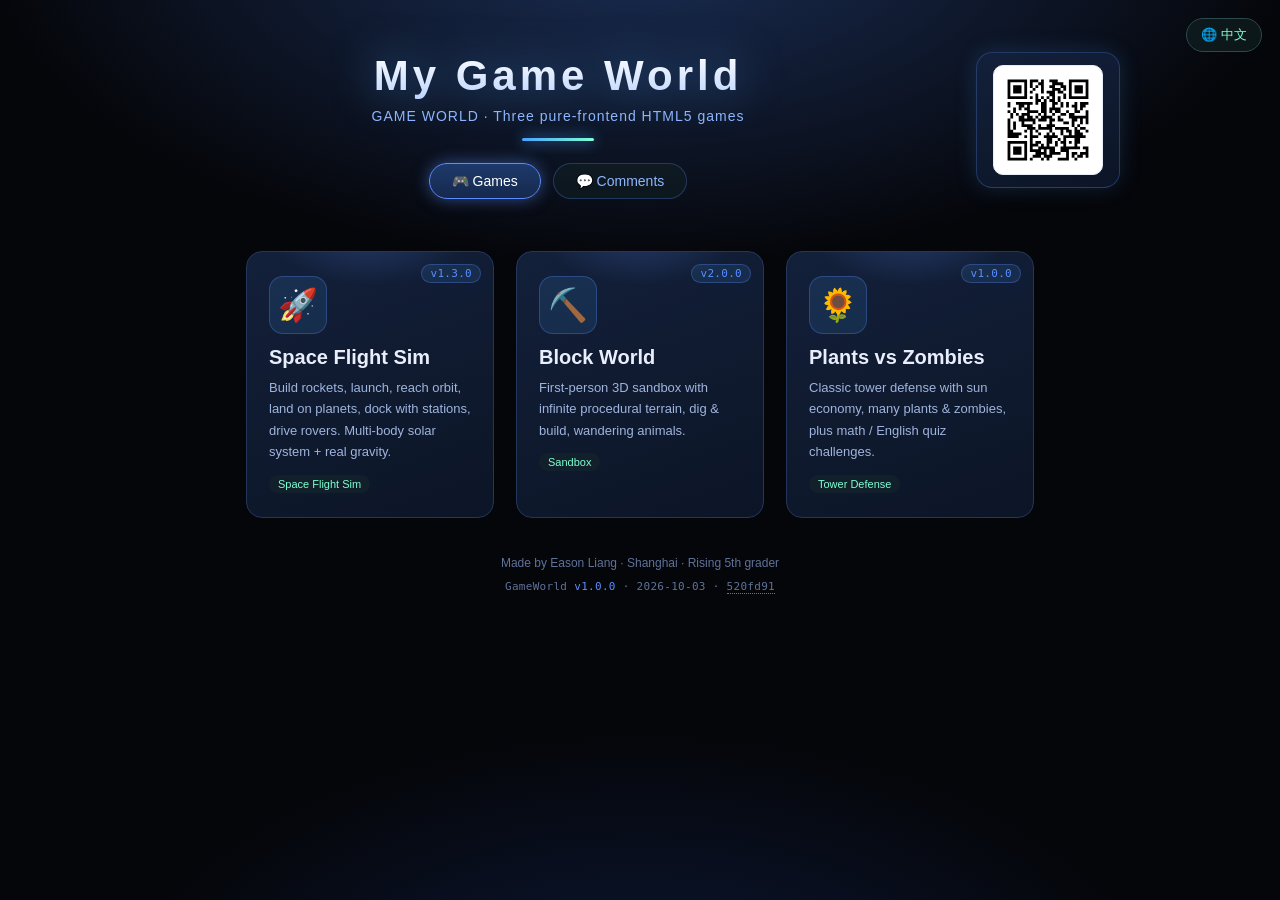
==== commit 28d990b8: "feat(site): 引入版本号体系并在首页展示 - 新增 assets/version.js 作为全站版本唯一来源（site + 各游戏独立版本） - 首页页脚显示 v1.0.0 · 日期 · g" ====
--- a/index.html
+++ b/index.html
@@ -52,6 +52,15 @@
   .card p { position:relative; font-size:13px; color:var(--muted2); line-height:1.65; }
   .tag { position:relative; display:inline-block; margin-top:12px; font-size:11px; color:var(--teal);
     background:rgba(20,40,40,.5); padding:3px 9px; border-radius:20px; }
+  .card .ver { position:absolute; top:12px; right:12px; z-index:2; font-size:11px; letter-spacing:.3px;
+    font-family:ui-monospace,SFMono-Regular,Menlo,Consolas,monospace; color:var(--blue2);
+    background:rgba(74,163,255,.12); border:1px solid rgba(91,141,255,.3); padding:2px 8px; border-radius:20px; }
+  .card:hover .ver { color:#cfe0ff; border-color:var(--blue2); background:rgba(74,163,255,.2); }
+  .ver-line { margin-top:10px; font-size:11px; color:var(--faint); text-align:center; letter-spacing:.3px;
+    font-family:ui-monospace,SFMono-Regular,Menlo,Consolas,monospace; }
+  .ver-line b { color:var(--blue2); font-weight:400; }
+  .ver-line a { color:inherit; text-decoration:none; border-bottom:1px dotted currentColor; }
+  .ver-line a:hover { color:var(--blue2); }
   .qr-box { position:relative; margin-top:0; display:inline-flex; align-items:center; justify-content:center;
     background:linear-gradient(160deg,var(--panel1),var(--panel2)); border:1px solid var(--line);
     border-radius:16px; padding:10px; box-shadow:0 0 22px rgba(74,163,255,.18); width:fit-content; }
@@ -79,6 +88,7 @@
   }
   </style>
   <script src="assets/qrcode.min.js"></script>
+  <script src="assets/version.js"></script>
 </head>
 <body>
   <div class="lang-switch" id="langSwitch">🌐 EN</div>
@@ -119,8 +129,14 @@
     </script>
   </section>
   <footer id="siteFooter">Made by Eason Liang · 上海市 · 即将小学五年级</footer>
+  <div class="ver-line" id="siteVer"></div>
 
 <script>
+  // ===== 版本信息（来自 assets/version.js，由 tools/bump.js 维护） =====
+  const VER = window.GW_VERSION || { site:'1.0.0', updated:'', commit:'', games:{} };
+  const REPO_COMMIT_URL = 'https://github.com/realeasonliang/gameworld/commit/';
+  function gameVer(folder){ return (VER.games && VER.games[folder]) || '1.0.0'; }
+
   // ===== 站点文案（中/英） =====
   const I18N = {
     zh: {
@@ -212,6 +228,15 @@
     document.getElementById('tabHome').textContent = t.tabHome;
     document.getElementById('tabComments').textContent = t.tabComments;
 
+    // 页脚版本号：v1.0.0 · 2026-10-03 · 520fd91
+    const parts = ['GameWorld <b>v' + VER.site + '</b>'];
+    if (VER.updated) parts.push(VER.updated);
+    if (VER.commit) {
+      parts.push('<a class="ver-hash" href="' + REPO_COMMIT_URL + VER.commit +
+                 '" target="_blank" rel="noopener" title="查看这次更新改了什么">' + VER.commit + '</a>');
+    }
+    document.getElementById('siteVer').innerHTML = parts.join(' · ');
+
     const grid = document.getElementById('grid');
     grid.innerHTML = '';
     GAMES.forEach(g => {
@@ -219,6 +244,7 @@
       a.className = 'card';
       a.href = 'games/' + g.folder + '/' + g.file;
       a.innerHTML =
+        '<span class="ver">v' + gameVer(g.folder) + '</span>' +
         '<div class="ico">' + g.icon + '</div>' +
         '<h2>' + g.title[lang] + '</h2>' +
         '<p>' + g.desc[lang] + '</p>' +
